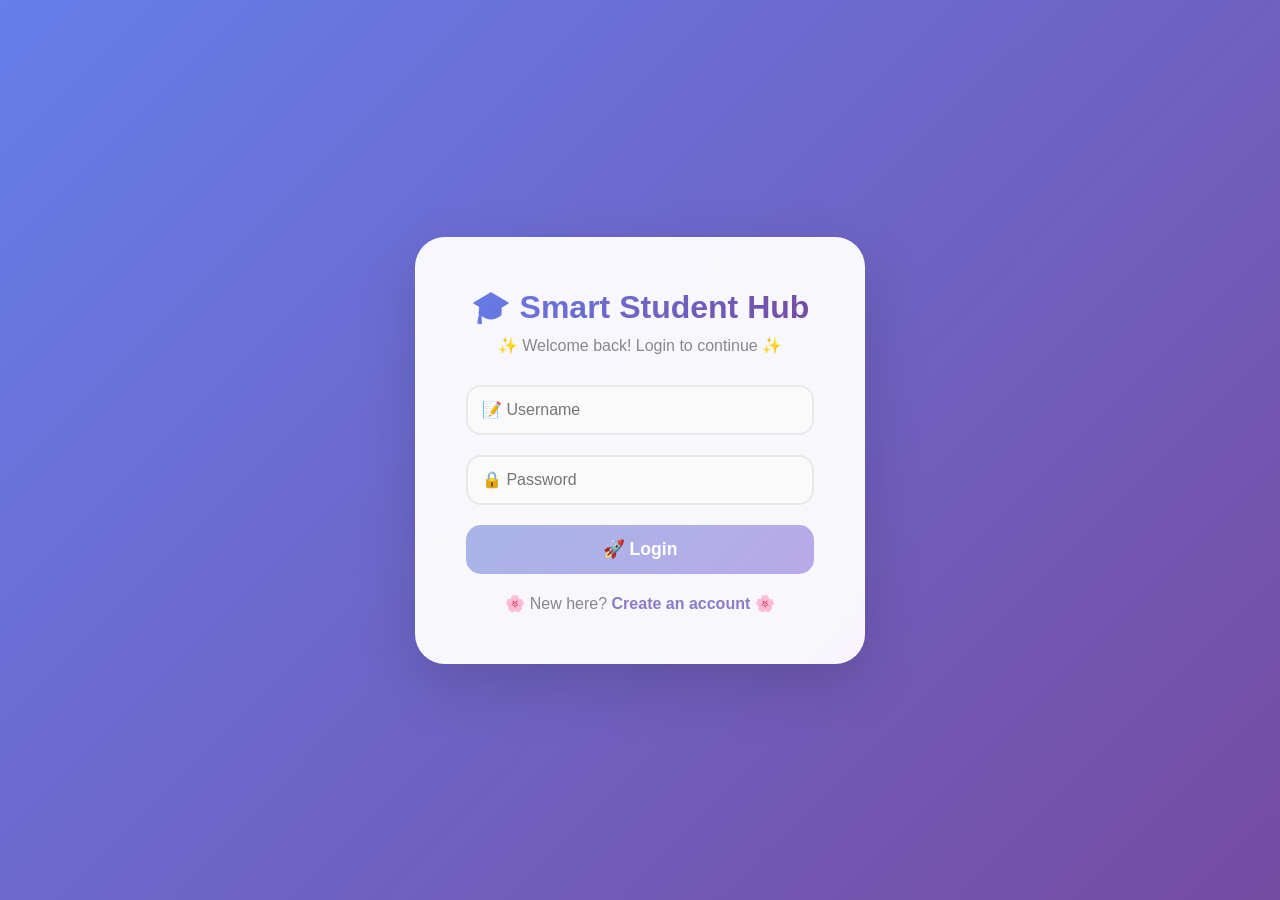
==== notes.html @ 0fd2d1b9 "Initial commit" ====
<!DOCTYPE html>
<html lang="en">
<head>
    <meta charset="UTF-8">
    <meta name="viewport" content="width=device-width, initial-scale=1.0">
    <title>Notes - Smart Student Hub</title>
    <link rel="stylesheet" href="style.css">
</head>
<body>
    <nav class="navbar">
        <div class="nav-container">
            <div class="nav-header">
                <a href="dashboard.html" class="logo">🎓 Smart<span style="-webkit-text-fill-color: #b89fe0;">Hub</span></a>
                <div class="menu-toggle" onclick="toggleMenu()">☰</div>
            </div>
            <ul class="nav-menu" id="navMenu">
                <li><a href="dashboard.html">🏠 Home</a></li>
                <li><a href="tasks.html">✅ Tasks</a></li>
                <li><a href="grades.html">📊 Grades</a></li>
                <li><a href="timer.html">⏱️ Timer</a></li>
                <li><a href="notes.html" class="active">📝 Notes</a></li>
                <li><a href="links.html">🔗 Links</a></li>
                <li class="user-info">
                    <span class="user-name" id="userNameDisplay"></span>
                    <a href="#" onclick="logout()" class="logout-btn">🚪 Logout</a>
                </li>
            </ul>
        </div>
    </nav>

    <div class="container">
        <div class="page-header">
            <h1>📝 Quick Notes</h1>
            <p>Your notes save automatically! ✨</p>
        </div>

        <div class="card">
            <textarea id="notesArea" style="width:100%; min-height:400px; padding:15px; border-radius:15px; border:2px solid #e0e0e0; font-size:16px;"></textarea>
            <p style="margin-top:10px; color:#51cf66; text-align:center;">💾 Notes save automatically as you type!</p>
        </div>
    </div>

    <script src="auth.js"></script>
    <script>
        checkAuth();
        
        const currentUser = localStorage.getItem('currentUser');
        const users = JSON.parse(localStorage.getItem('users')) || {};
        
        if (users[currentUser]) {
            document.getElementById('userNameDisplay').innerHTML = `👤 ${users[currentUser].fullname}`;
        }
        
        const textarea = document.getElementById('notesArea');
        <!DOCTYPE html>
<html lang="en">
<head>
    <meta charset="UTF-8">
    <meta name="viewport" content="width=device-width, initial-scale=1.0">
    <title>Notes - Smart Student Hub</title>
    <link rel="stylesheet" href="style.css">
</head>
<body>
    <nav class="navbar">
        <div class="nav-container">
            <div class="nav-header">
                <a href="dashboard.html" class="logo">🎓 Smart<span style="-webkit-text-fill-color: #b89fe0;">Hub</span></a>
                <div class="menu-toggle" onclick="toggleMenu()">☰</div>
            </div>
            <ul class="nav-menu" id="navMenu">
                <li><a href="dashboard.html">🏠 Home</a></li>
                <li><a href="tasks.html">✅ Tasks</a></li>
                <li><a href="grades.html">📊 Grades</a></li>
                <li><a href="timer.html">⏱️ Timer</a></li>
                <li><a href="notes.html" class="active">📝 Notes</a></li>
                <li><a href="links.html">🔗 Links</a></li>
                <li class="user-info">
                    <span class="user-name" id="userNameDisplay"></span>
                    <a href="#" onclick="logout()" class="logout-btn">🚪 Logout</a>
                </li>
            </ul>
        </div>
    </nav>

    <div class="container">
        <div class="page-header">
            <h1>📝 Quick Notes</h1>
            <p>Your ideas, safely stored ✨</p>
        </div>

        <div class="card">
            <textarea class="notes-area" id="notesArea" placeholder="📝 Write your notes here... 

Examples:
• Lecture notes
• Study reminders
• Assignment ideas
• Important formulas
• To-do lists

🌸 Your notes save automatically! 🌸"></textarea>
        </div>

        <div class="card">
            <h2>📌 Note-taking Tips</h2>
            <ul style="margin-left: 20px; color: #777; line-height: 1.8;">
                <li>✨ Use bullet points for clarity</li>
                <li>✨ Highlight key concepts</li>
                <li>✨ Review notes within 24 hours</li>
                <li>✨ Summarize in your own words</li>
                <li>✨ Add emojis to make notes fun! 🎨</li>
            </ul>
        </div>
    </div>

    <script src="auth.js"></script>
    <script>
        checkAuth();
        
        const currentUser = localStorage.getItem('currentUser');
        const users = JSON.parse(localStorage.getItem('users')) || {};
        if (users[currentUser]) {
            document.getElementById('userNameDisplay').innerHTML = `👤 ${users[currentUser].fullname}`;
        }
        
        function loadNotes() {
            const savedNotes = localStorage.getItem(`${currentUser}_studentNotes`);
            if (savedNotes) {
                document.getElementById('notesArea').value = savedNotes;
            }
            document.getElementById('notesArea').addEventListener('input', function() {
                localStorage.setItem(`${currentUser}_studentNotes`, this.value);
            });
        }

        function toggleMenu() {
            document.getElementById('navMenu').classList.toggle('active');
        }

        loadNotes();
    </script>
</body>
</html>
        // Load saved notes
        const savedNotes = localStorage.getItem(`${currentUser}_notes`);
        if (savedNotes) {
            textarea.value = savedNotes;
        } else {
            textarea.value = "📚 NM Project Notes\nDeadline: 24 April 2026\n\n• Complete documentation\n• Working demo\n• Presentation slides";
        }
        
        // Auto-save on input
        textarea.addEventListener('input', function() {
            localStorage.setItem(`${currentUser}_notes`, textarea.value);
        });
        
        function toggleMenu() {
            document.getElementById('navMenu').classList.toggle('active');
        }
    </script>
</body>
</html>
---- style.css ----
* {
    margin: 0;
    padding: 0;
    box-sizing: border-box;
    font-family: 'Segoe UI', Tahoma, Geneva, Verdana, sans-serif;
}

body {
    background: linear-gradient(135deg, #f5f7fa 0%, #c3cfe2 100%);
    min-height: 100vh;
}

/* Auth Container */
.auth-container {
    min-height: 100vh;
    display: flex;
    align-items: center;
    justify-content: center;
    padding: 20px;
    background: linear-gradient(135deg, #667eea 0%, #764ba2 100%);
}

.auth-box {
    background: rgba(255, 255, 255, 0.95);
    backdrop-filter: blur(10px);
    border-radius: 30px;
    padding: 50px;
    width: 100%;
    max-width: 450px;
    box-shadow: 0 20px 60px rgba(0,0,0,0.15);
    border: 1px solid rgba(255,255,255,0.3);
}

.auth-box h1 {
    background: linear-gradient(135deg, #667eea, #764ba2);
    -webkit-background-clip: text;
    -webkit-text-fill-color: transparent;
    text-align: center;
    margin-bottom: 10px;
    font-size: 2rem;
}

.auth-box .subtitle {
    text-align: center;
    color: #888;
    margin-bottom: 30px;
}

.auth-input {
    width: 100%;
    padding: 14px;
    margin-bottom: 20px;
    border: 2px solid #e8e8e8;
    border-radius: 15px;
    font-size: 1rem;
    transition: all 0.3s;
    background: #fafafa;
}

.auth-input:focus {
    outline: none;
    border-color: #a8b5e8;
    background: white;
    box-shadow: 0 0 0 3px rgba(102, 126, 234, 0.1);
}

.auth-btn {
    width: 100%;
    background: linear-gradient(135deg, #a8b5e8, #b8a9e8);
    color: white;
    padding: 14px;
    border: none;
    border-radius: 15px;
    font-size: 1.1rem;
    cursor: pointer;
    margin-bottom: 20px;
    transition: transform 0.2s;
    font-weight: 600;
}

.auth-btn:hover {
    transform: translateY(-2px);
    background: linear-gradient(135deg, #95a5e0, #aa98e0);
}

.auth-link {
    text-align: center;
    color: #888;
}

.auth-link a {
    color: #8b7bc8;
    text-decoration: none;
    font-weight: 600;
}

.error-message {
    background: #ffe0e0;
    color: #e74c3c;
    padding: 12px;
    border-radius: 12px;
    margin-bottom: 20px;
    text-align: center;
    display: none;
    border-left: 4px solid #e74c3c;
}

.success-message {
    background: #e0ffe4;
    color: #27ae60;
    padding: 12px;
    border-radius: 12px;
    margin-bottom: 20px;
    text-align: center;
    display: none;
    border-left: 4px solid #27ae60;
}

/* Navigation Bar */
.navbar {
    background: rgba(255, 255, 255, 0.95);
    backdrop-filter: blur(10px);
    box-shadow: 0 4px 20px rgba(0,0,0,0.08);
    position: sticky;
    top: 0;
    z-index: 1000;
}

.nav-container {
    max-width: 1200px;
    margin: 0 auto;
    padding: 0 20px;
}

.nav-header {
    display: flex;
    justify-content: space-between;
    align-items: center;
    padding: 15px 0;
}

.logo {
    font-size: 1.5rem;
    font-weight: bold;
    background: linear-gradient(135deg, #8b9fe0, #b89fe0);
    -webkit-background-clip: text;
    -webkit-text-fill-color: transparent;
    text-decoration: none;
}

.nav-menu {
    display: flex;
    list-style: none;
    gap: 5px;
    align-items: center;
}

.nav-menu li a {
    padding: 10px 20px;
    text-decoration: none;
    color: #555;
    border-radius: 12px;
    transition: all 0.3s;
    display: block;
    font-weight: 500;
}

.nav-menu li a:hover {
    background: #f0f0f8;
    color: #8b7bc8;
}

.nav-menu li a.active {
    background: linear-gradient(135deg, #e8ebf8, #f0e8f8);
    color: #8b7bc8;
    font-weight: 600;
}

.user-info {
    display: flex;
    align-items: center;
    gap: 15px;
    margin-left: 20px;
    padding-left: 20px;
    border-left: 2px solid #e8e8e8;
}

.user-name {
    color: #8b7bc8;
    font-weight: 600;
    background: #f0e8ff;
    padding: 6px 12px;
    border-radius: 20px;
    font-size: 0.9rem;
}

.logout-btn {
    background: #ffcdcd;
    color: #e74c3c;
    padding: 8px 16px;
    border-radius: 12px;
    text-decoration: none;
    transition: all 0.3s;
    font-weight: 500;
}

.logout-btn:hover {
    background: #ffb8b8;
    transform: translateY(-1px);
}

.menu-toggle {
    display: none;
    font-size: 1.8rem;
    cursor: pointer;
    color: #8b7bc8;
}

/* Main Container */
.container {
    max-width: 1200px;
    margin: 30px auto;
    padding: 0 20px;
}

.page-header {
    background: rgba(255, 255, 255, 0.9);
    backdrop-filter: blur(10px);
    border-radius: 30px;
    padding: 35px;
    margin-bottom: 30px;
    text-align: center;
    box-shadow: 0 8px 25px rgba(0,0,0,0.05);
    border: 1px solid rgba(255,255,255,0.5);
}

.page-header h1 {
    background: linear-gradient(135deg, #8b9fe0, #b89fe0);
    -webkit-background-clip: text;
    -webkit-text-fill-color: transparent;
    font-size: 2rem;
    margin-bottom: 10px;
}

.page-header p {
    color: #888;
}

/* Cards */
.card {
    background: rgba(255, 255, 255, 0.95);
    backdrop-filter: blur(5px);
    border-radius: 25px;
    padding: 30px;
    box-shadow: 0 8px 25px rgba(0,0,0,0.05);
    margin-bottom: 25px;
    border: 1px solid rgba(255,255,255,0.6);
    transition: transform 0.2s;
}

.card:hover {
    transform: translateY(-3px);
}

.card h2 {
    background: linear-gradient(135deg, #8b9fe0, #b89fe0);
    -webkit-background-clip: text;
    -webkit-text-fill-color: transparent;
    margin-bottom: 20px;
    border-left: 4px solid #b89fe0;
    padding-left: 15px;
}

/* Dashboard Grid */
.dashboard-grid {
    display: grid;
    grid-template-columns: repeat(auto-fit, minmax(300px, 1fr));
    gap: 25px;
}

.dashboard-card {
    background: rgba(255, 255, 255, 0.95);
    backdrop-filter: blur(5px);
    border-radius: 25px;
    padding: 30px;
    text-align: center;
    transition: all 0.3s;
    cursor: pointer;
    text-decoration: none;
    color: inherit;
    display: block;
    border: 1px solid rgba(255,255,255,0.6);
}

.dashboard-card:hover {
    transform: translateY(-8px);
    box-shadow: 0 15px 35px rgba(0,0,0,0.1);
    background: white;
}

.dashboard-card .emoji {
    font-size: 3.5rem;
    margin-bottom: 15px;
}

.dashboard-card h3 {
    color: #8b7bc8;
    margin-bottom: 10px;
    font-size: 1.3rem;
}

.dashboard-card p {
    color: #999;
    font-size: 0.9rem;
}

/* Task Manager */
.task-input-area {
    display: flex;
    gap: 12px;
    margin-bottom: 25px;
}

.task-input-area input {
    flex: 1;
    padding: 14px;
    border: 2px solid #f0e8f0;
    border-radius: 15px;
    font-size: 1rem;
    transition: all 0.3s;
    background: #fefefe;
}

.task-input-area input:focus {
    outline: none;
    border-color: #c8b8e8;
    box-shadow: 0 0 0 3px rgba(200, 184, 232, 0.1);
}

button {
    background: linear-gradient(135deg, #c8b8e8, #b8a8d8);
    color: white;
    border: none;
    padding: 12px 28px;
    border-radius: 15px;
    cursor: pointer;
    transition: all 0.3s;
    font-size: 1rem;
    font-weight: 500;
}

button:hover {
    transform: translateY(-2px);
    background: linear-gradient(135deg, #b8a8d8, #a898c8);
}

.task-list {
    list-style: none;
    max-height: 400px;
    overflow-y: auto;
}

.task-list li {
    background: #faf8ff;
    margin: 12px 0;
    padding: 14px;
    border-radius: 15px;
    display: flex;
    justify-content: space-between;
    align-items: center;
    transition: all 0.2s;
    border: 1px solid #f0e8f0;
}

.task-list li:hover {
    background: #f5f0ff;
}

.task-list li.completed {
    opacity: 0.6;
    text-decoration: line-through;
    background: #f0f0f0;
}

.task-text {
    cursor: pointer;
    flex: 1;
    color: #555;
}

.delete-btn {
    background: #ffd4d4;
    color: #e74c3c;
    padding: 6px 18px;
}

.delete-btn:hover {
    background: #ffc0c0;
}

/* Grade Calculator */
.grade-input {
    display: flex;
    gap: 12px;
    margin-bottom: 25px;
    flex-wrap: wrap;
}

.grade-input input {
    flex: 1;
    padding: 12px;
    border: 2px solid #f0e8f0;
    border-radius: 15px;
    background: #fefefe;
}

.grade-list {
    max-height: 300px;
    overflow-y: auto;
    margin-bottom: 20px;
}

.grade-item {
    background: #faf8ff;
    margin: 10px 0;
    padding: 14px;
    border-radius: 15px;
    display: flex;
    justify-content: space-between;
    align-items: center;
    border: 1px solid #f0e8f0;
}

.grade-result {
    background: linear-gradient(135deg, #e8e4f8, #f0e8f8);
    color: #8b7bc8;
    padding: 20px;
    border-radius: 20px;
    text-align: center;
    font-weight: bold;
    font-size: 1.2rem;
    margin-top: 20px;
    border: 1px solid #d8c8e8;
}

/* Timer */
.timer-display {
    font-size: 4.5rem;
    text-align: center;
    font-weight: bold;
    font-family: monospace;
    margin: 30px 0;
    background: linear-gradient(135deg, #8b9fe0, #b89fe0);
    -webkit-background-clip: text;
    -webkit-text-fill-color: transparent;
}

.timer-controls {
    display: flex;
    gap: 15px;
    justify-content: center;
    margin-bottom: 25px;
}

.timer-presets {
    display: flex;
    gap: 12px;
    justify-content: center;
    flex-wrap: wrap;
}

.preset-btn {
    background: #f0e8f8;
    color: #8b7bc8;
    padding: 10px 24px;
}

.preset-btn:hover {
    background: #e0d8f0;
}

/* Notes */
.notes-area {
    width: 100%;
    min-height: 450px;
    padding: 18px;
    border: 2px solid #f0e8f0;
    border-radius: 20px;
    font-size: 1rem;
    resize: vertical;
    font-family: inherit;
    background: #fefefe;
    transition: all 0.3s;
}

.notes-area:focus {
    outline: none;
    border-color: #c8b8e8;
    box-shadow: 0 0 0 3px rgba(200, 184, 232, 0.1);
}

/* Links */
.links-list {
    display: flex;
    flex-direction: column;
    gap: 12px;
    margin-bottom: 25px;
    max-height: 400px;
    overflow-y: auto;
}

.link-item {
    display: flex;
    gap: 12px;
    align-items: center;
    background: #faf8ff;
    padding: 12px;
    border-radius: 15px;
    border: 1px solid #f0e8f0;
}

.link-item a {
    flex: 1;
    text-decoration: none;
    color: #8b7bc8;
    font-weight: 500;
    transition: color 0.2s;
}

.link-item a:hover {
    color: #6b5ca8;
    text-decoration: underline;
}

.link-input-group {
    display: flex;
    gap: 12px;
    margin-top: 15px;
    flex-wrap: wrap;
}

.link-input-group input {
    flex: 1;
    padding: 12px;
    border: 2px solid #f0e8f0;
    border-radius: 15px;
    background: #fefefe;
}

/* Responsive */
@media (max-width: 768px) {
    .menu-toggle {
        display: block;
    }
    
    .nav-menu {
        display: none;
        flex-direction: column;
        width: 100%;
        padding-bottom: 15px;
    }
    
    .nav-menu.active {
        display: flex;
    }
    
    .nav-header {
        flex-wrap: wrap;
    }
    
    .user-info {
        margin-left: 0;
        padding-left: 0;
        border-left: none;
        justify-content: center;
        margin-top: 10px;
    }
    
    .grade-input {
        flex-direction: column;
    }
    
    .timer-display {
        font-size: 3rem;
    }
    
    .auth-box {
        padding: 30px;
        margin: 20px;
    }
}
---- style.css ----
* {
    margin: 0;
    padding: 0;
    box-sizing: border-box;
    font-family: 'Segoe UI', Tahoma, Geneva, Verdana, sans-serif;
}

body {
    background: linear-gradient(135deg, #f5f7fa 0%, #c3cfe2 100%);
    min-height: 100vh;
}

/* Auth Container */
.auth-container {
    min-height: 100vh;
    display: flex;
    align-items: center;
    justify-content: center;
    padding: 20px;
    background: linear-gradient(135deg, #667eea 0%, #764ba2 100%);
}

.auth-box {
    background: rgba(255, 255, 255, 0.95);
    backdrop-filter: blur(10px);
    border-radius: 30px;
    padding: 50px;
    width: 100%;
    max-width: 450px;
    box-shadow: 0 20px 60px rgba(0,0,0,0.15);
    border: 1px solid rgba(255,255,255,0.3);
}

.auth-box h1 {
    background: linear-gradient(135deg, #667eea, #764ba2);
    -webkit-background-clip: text;
    -webkit-text-fill-color: transparent;
    text-align: center;
    margin-bottom: 10px;
    font-size: 2rem;
}

.auth-box .subtitle {
    text-align: center;
    color: #888;
    margin-bottom: 30px;
}

.auth-input {
    width: 100%;
    padding: 14px;
    margin-bottom: 20px;
    border: 2px solid #e8e8e8;
    border-radius: 15px;
    font-size: 1rem;
    transition: all 0.3s;
    background: #fafafa;
}

.auth-input:focus {
    outline: none;
    border-color: #a8b5e8;
    background: white;
    box-shadow: 0 0 0 3px rgba(102, 126, 234, 0.1);
}

.auth-btn {
    width: 100%;
    background: linear-gradient(135deg, #a8b5e8, #b8a9e8);
    color: white;
    padding: 14px;
    border: none;
    border-radius: 15px;
    font-size: 1.1rem;
    cursor: pointer;
    margin-bottom: 20px;
    transition: transform 0.2s;
    font-weight: 600;
}

.auth-btn:hover {
    transform: translateY(-2px);
    background: linear-gradient(135deg, #95a5e0, #aa98e0);
}

.auth-link {
    text-align: center;
    color: #888;
}

.auth-link a {
    color: #8b7bc8;
    text-decoration: none;
    font-weight: 600;
}

.error-message {
    background: #ffe0e0;
    color: #e74c3c;
    padding: 12px;
    border-radius: 12px;
    margin-bottom: 20px;
    text-align: center;
    display: none;
    border-left: 4px solid #e74c3c;
}

.success-message {
    background: #e0ffe4;
    color: #27ae60;
    padding: 12px;
    border-radius: 12px;
    margin-bottom: 20px;
    text-align: center;
    display: none;
    border-left: 4px solid #27ae60;
}

/* Navigation Bar */
.navbar {
    background: rgba(255, 255, 255, 0.95);
    backdrop-filter: blur(10px);
    box-shadow: 0 4px 20px rgba(0,0,0,0.08);
    position: sticky;
    top: 0;
    z-index: 1000;
}

.nav-container {
    max-width: 1200px;
    margin: 0 auto;
    padding: 0 20px;
}

.nav-header {
    display: flex;
    justify-content: space-between;
    align-items: center;
    padding: 15px 0;
}

.logo {
    font-size: 1.5rem;
    font-weight: bold;
    background: linear-gradient(135deg, #8b9fe0, #b89fe0);
    -webkit-background-clip: text;
    -webkit-text-fill-color: transparent;
    text-decoration: none;
}

.nav-menu {
    display: flex;
    list-style: none;
    gap: 5px;
    align-items: center;
}

.nav-menu li a {
    padding: 10px 20px;
    text-decoration: none;
    color: #555;
    border-radius: 12px;
    transition: all 0.3s;
    display: block;
    font-weight: 500;
}

.nav-menu li a:hover {
    background: #f0f0f8;
    color: #8b7bc8;
}

.nav-menu li a.active {
    background: linear-gradient(135deg, #e8ebf8, #f0e8f8);
    color: #8b7bc8;
    font-weight: 600;
}

.user-info {
    display: flex;
    align-items: center;
    gap: 15px;
    margin-left: 20px;
    padding-left: 20px;
    border-left: 2px solid #e8e8e8;
}

.user-name {
    color: #8b7bc8;
    font-weight: 600;
    background: #f0e8ff;
    padding: 6px 12px;
    border-radius: 20px;
    font-size: 0.9rem;
}

.logout-btn {
    background: #ffcdcd;
    color: #e74c3c;
    padding: 8px 16px;
    border-radius: 12px;
    text-decoration: none;
    transition: all 0.3s;
    font-weight: 500;
}

.logout-btn:hover {
    background: #ffb8b8;
    transform: translateY(-1px);
}

.menu-toggle {
    display: none;
    font-size: 1.8rem;
    cursor: pointer;
    color: #8b7bc8;
}

/* Main Container */
.container {
    max-width: 1200px;
    margin: 30px auto;
    padding: 0 20px;
}

.page-header {
    background: rgba(255, 255, 255, 0.9);
    backdrop-filter: blur(10px);
    border-radius: 30px;
    padding: 35px;
    margin-bottom: 30px;
    text-align: center;
    box-shadow: 0 8px 25px rgba(0,0,0,0.05);
    border: 1px solid rgba(255,255,255,0.5);
}

.page-header h1 {
    background: linear-gradient(135deg, #8b9fe0, #b89fe0);
    -webkit-background-clip: text;
    -webkit-text-fill-color: transparent;
    font-size: 2rem;
    margin-bottom: 10px;
}

.page-header p {
    color: #888;
}

/* Cards */
.card {
    background: rgba(255, 255, 255, 0.95);
    backdrop-filter: blur(5px);
    border-radius: 25px;
    padding: 30px;
    box-shadow: 0 8px 25px rgba(0,0,0,0.05);
    margin-bottom: 25px;
    border: 1px solid rgba(255,255,255,0.6);
    transition: transform 0.2s;
}

.card:hover {
    transform: translateY(-3px);
}

.card h2 {
    background: linear-gradient(135deg, #8b9fe0, #b89fe0);
    -webkit-background-clip: text;
    -webkit-text-fill-color: transparent;
    margin-bottom: 20px;
    border-left: 4px solid #b89fe0;
    padding-left: 15px;
}

/* Dashboard Grid */
.dashboard-grid {
    display: grid;
    grid-template-columns: repeat(auto-fit, minmax(300px, 1fr));
    gap: 25px;
}

.dashboard-card {
    background: rgba(255, 255, 255, 0.95);
    backdrop-filter: blur(5px);
    border-radius: 25px;
    padding: 30px;
    text-align: center;
    transition: all 0.3s;
    cursor: pointer;
    text-decoration: none;
    color: inherit;
    display: block;
    border: 1px solid rgba(255,255,255,0.6);
}

.dashboard-card:hover {
    transform: translateY(-8px);
    box-shadow: 0 15px 35px rgba(0,0,0,0.1);
    background: white;
}

.dashboard-card .emoji {
    font-size: 3.5rem;
    margin-bottom: 15px;
}

.dashboard-card h3 {
    color: #8b7bc8;
    margin-bottom: 10px;
    font-size: 1.3rem;
}

.dashboard-card p {
    color: #999;
    font-size: 0.9rem;
}

/* Task Manager */
.task-input-area {
    display: flex;
    gap: 12px;
    margin-bottom: 25px;
}

.task-input-area input {
    flex: 1;
    padding: 14px;
    border: 2px solid #f0e8f0;
    border-radius: 15px;
    font-size: 1rem;
    transition: all 0.3s;
    background: #fefefe;
}

.task-input-area input:focus {
    outline: none;
    border-color: #c8b8e8;
    box-shadow: 0 0 0 3px rgba(200, 184, 232, 0.1);
}

button {
    background: linear-gradient(135deg, #c8b8e8, #b8a8d8);
    color: white;
    border: none;
    padding: 12px 28px;
    border-radius: 15px;
    cursor: pointer;
    transition: all 0.3s;
    font-size: 1rem;
    font-weight: 500;
}

button:hover {
    transform: translateY(-2px);
    background: linear-gradient(135deg, #b8a8d8, #a898c8);
}

.task-list {
    list-style: none;
    max-height: 400px;
    overflow-y: auto;
}

.task-list li {
    background: #faf8ff;
    margin: 12px 0;
    padding: 14px;
    border-radius: 15px;
    display: flex;
    justify-content: space-between;
    align-items: center;
    transition: all 0.2s;
    border: 1px solid #f0e8f0;
}

.task-list li:hover {
    background: #f5f0ff;
}

.task-list li.completed {
    opacity: 0.6;
    text-decoration: line-through;
    background: #f0f0f0;
}

.task-text {
    cursor: pointer;
    flex: 1;
    color: #555;
}

.delete-btn {
    background: #ffd4d4;
    color: #e74c3c;
    padding: 6px 18px;
}

.delete-btn:hover {
    background: #ffc0c0;
}

/* Grade Calculator */
.grade-input {
    display: flex;
    gap: 12px;
    margin-bottom: 25px;
    flex-wrap: wrap;
}

.grade-input input {
    flex: 1;
    padding: 12px;
    border: 2px solid #f0e8f0;
    border-radius: 15px;
    background: #fefefe;
}

.grade-list {
    max-height: 300px;
    overflow-y: auto;
    margin-bottom: 20px;
}

.grade-item {
    background: #faf8ff;
    margin: 10px 0;
    padding: 14px;
    border-radius: 15px;
    display: flex;
    justify-content: space-between;
    align-items: center;
    border: 1px solid #f0e8f0;
}

.grade-result {
    background: linear-gradient(135deg, #e8e4f8, #f0e8f8);
    color: #8b7bc8;
    padding: 20px;
    border-radius: 20px;
    text-align: center;
    font-weight: bold;
    font-size: 1.2rem;
    margin-top: 20px;
    border: 1px solid #d8c8e8;
}

/* Timer */
.timer-display {
    font-size: 4.5rem;
    text-align: center;
    font-weight: bold;
    font-family: monospace;
    margin: 30px 0;
    background: linear-gradient(135deg, #8b9fe0, #b89fe0);
    -webkit-background-clip: text;
    -webkit-text-fill-color: transparent;
}

.timer-controls {
    display: flex;
    gap: 15px;
    justify-content: center;
    margin-bottom: 25px;
}

.timer-presets {
    display: flex;
    gap: 12px;
    justify-content: center;
    flex-wrap: wrap;
}

.preset-btn {
    background: #f0e8f8;
    color: #8b7bc8;
    padding: 10px 24px;
}

.preset-btn:hover {
    background: #e0d8f0;
}

/* Notes */
.notes-area {
    width: 100%;
    min-height: 450px;
    padding: 18px;
    border: 2px solid #f0e8f0;
    border-radius: 20px;
    font-size: 1rem;
    resize: vertical;
    font-family: inherit;
    background: #fefefe;
    transition: all 0.3s;
}

.notes-area:focus {
    outline: none;
    border-color: #c8b8e8;
    box-shadow: 0 0 0 3px rgba(200, 184, 232, 0.1);
}

/* Links */
.links-list {
    display: flex;
    flex-direction: column;
    gap: 12px;
    margin-bottom: 25px;
    max-height: 400px;
    overflow-y: auto;
}

.link-item {
    display: flex;
    gap: 12px;
    align-items: center;
    background: #faf8ff;
    padding: 12px;
    border-radius: 15px;
    border: 1px solid #f0e8f0;
}

.link-item a {
    flex: 1;
    text-decoration: none;
    color: #8b7bc8;
    font-weight: 500;
    transition: color 0.2s;
}

.link-item a:hover {
    color: #6b5ca8;
    text-decoration: underline;
}

.link-input-group {
    display: flex;
    gap: 12px;
    margin-top: 15px;
    flex-wrap: wrap;
}

.link-input-group input {
    flex: 1;
    padding: 12px;
    border: 2px solid #f0e8f0;
    border-radius: 15px;
    background: #fefefe;
}

/* Responsive */
@media (max-width: 768px) {
    .menu-toggle {
        display: block;
    }
    
    .nav-menu {
        display: none;
        flex-direction: column;
        width: 100%;
        padding-bottom: 15px;
    }
    
    .nav-menu.active {
        display: flex;
    }
    
    .nav-header {
        flex-wrap: wrap;
    }
    
    .user-info {
        margin-left: 0;
        padding-left: 0;
        border-left: none;
        justify-content: center;
        margin-top: 10px;
    }
    
    .grade-input {
        flex-direction: column;
    }
    
    .timer-display {
        font-size: 3rem;
    }
    
    .auth-box {
        padding: 30px;
        margin: 20px;
    }
}
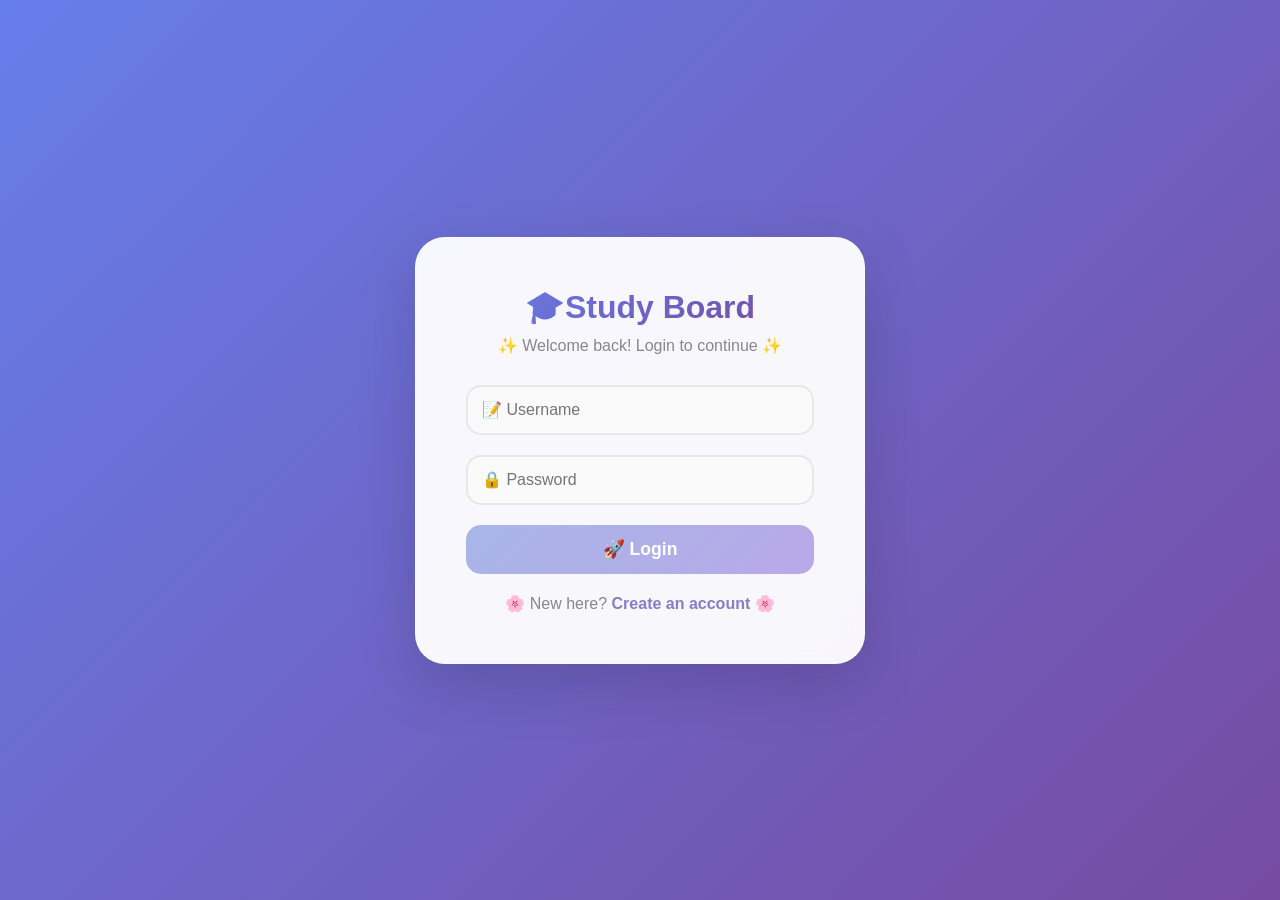
==== commit 7794dd87: "test 1" ====
--- a/notes.html
+++ b/notes.html
@@ -30,7 +30,7 @@
 
     <div class="container">
         <div class="page-header">
-            <h1>📝 Quick Notes</h1>
+            <h1>📝Study Notes</h1>
             <p>Your notes save automatically! ✨</p>
         </div>
 
